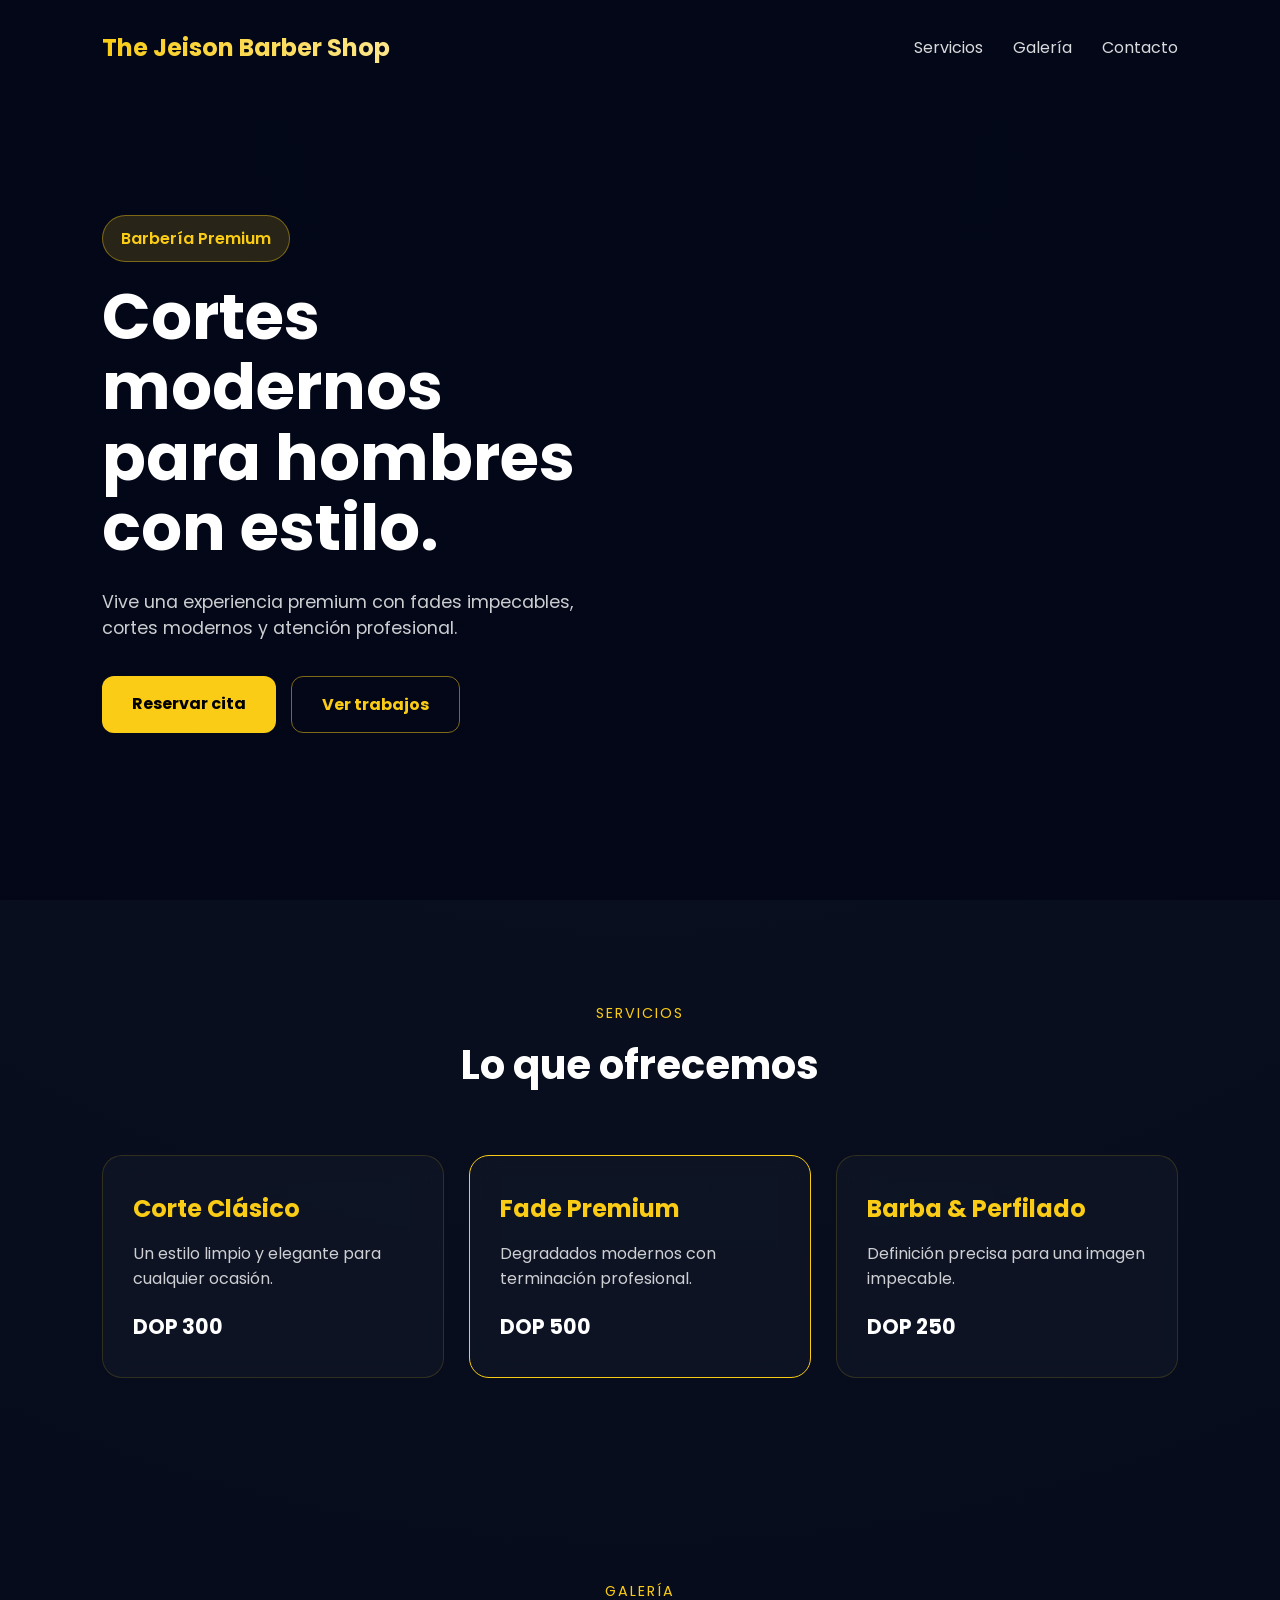
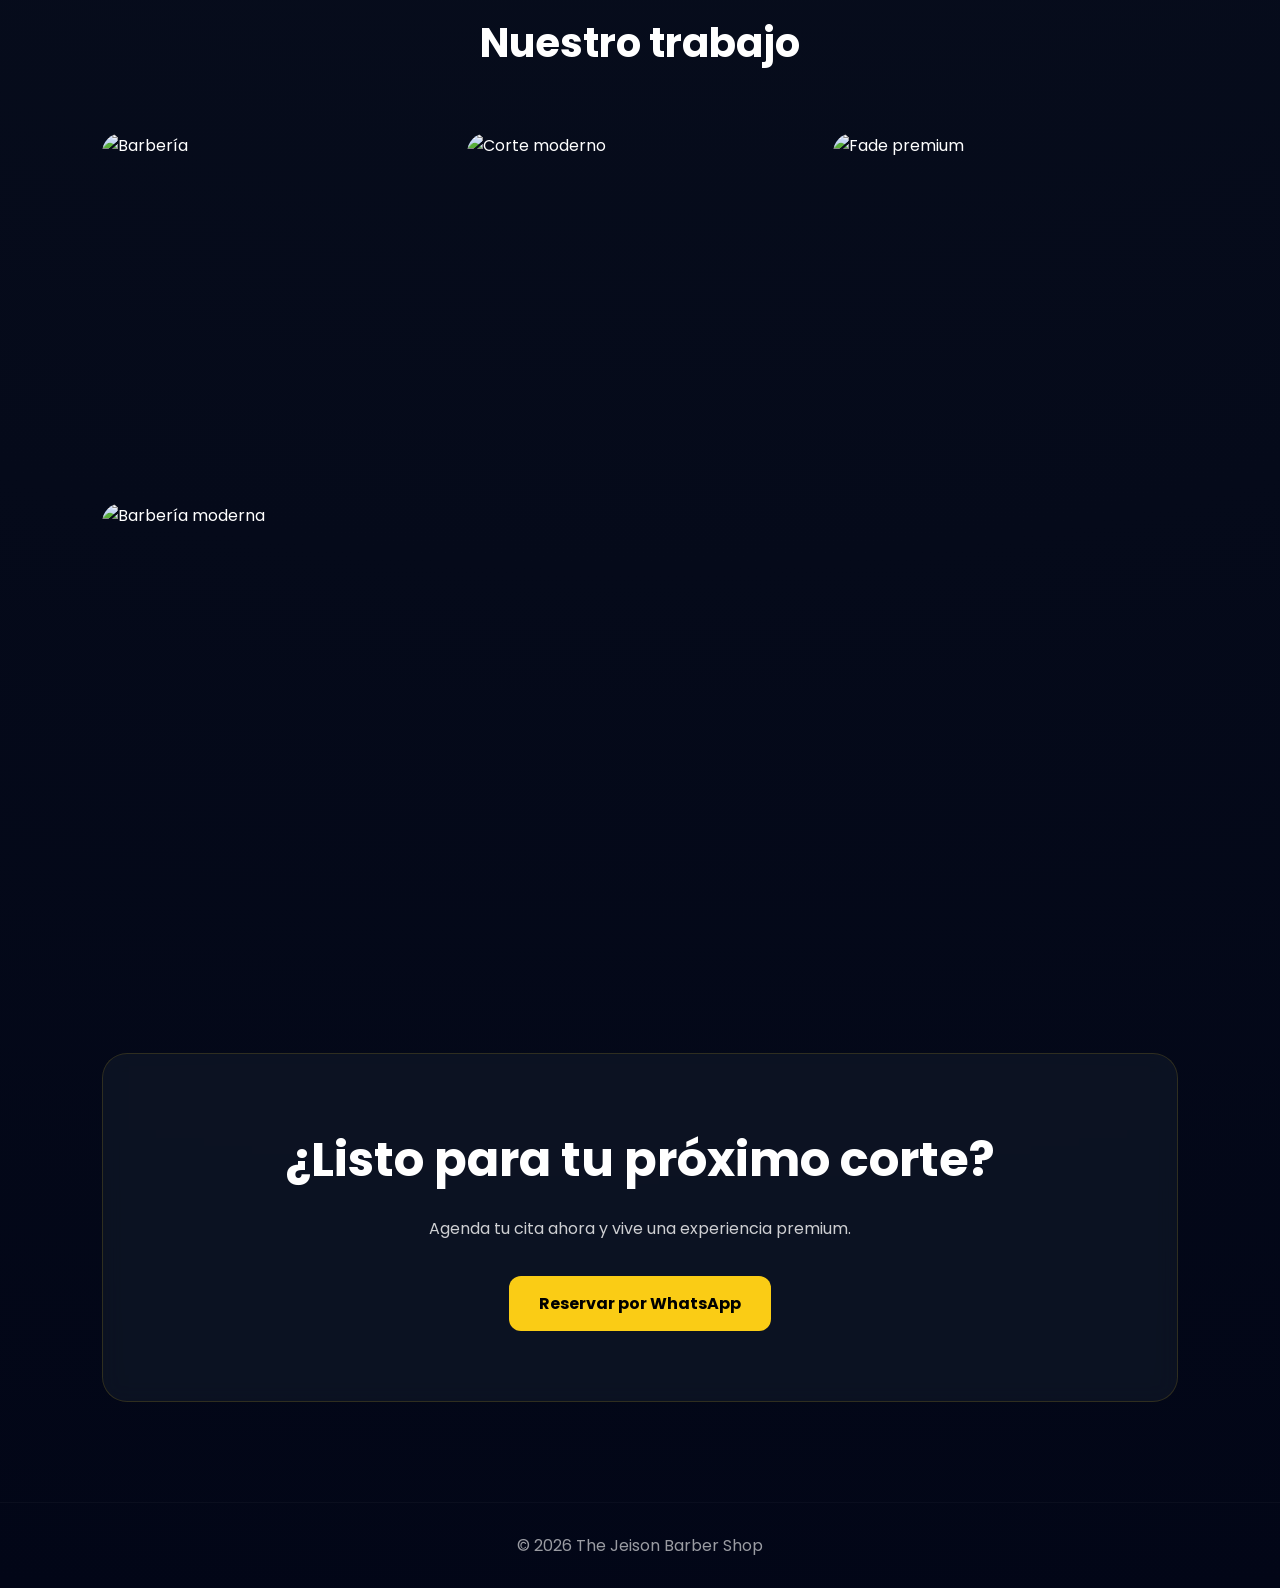
==== TheJeisonBarberShop/index.html @ aadd8bb5 "add demo" ====
<!DOCTYPE html>
<html lang="es">
<head>
  <meta charset="UTF-8" />
  <meta name="viewport" content="width=device-width, initial-scale=1.0"/>

  <title>The Jeison Barber Shop</title>

  <link rel="preconnect" href="https://fonts.googleapis.com">
  <link rel="preconnect" href="https://fonts.gstatic.com" crossorigin>

  <link href="https://fonts.googleapis.com/css2?family=Poppins:wght@300;400;500;600;700;800&display=swap" rel="stylesheet">

  <link rel="stylesheet" href="/TheJeisonBarberShop/style.css">
</head>

<body>

  <!-- HERO -->

  <header class="hero">

    <!-- NAVBAR -->

    <nav class="navbar">

      <h1>The Jeison Barber Shop</h1>

      <div class="nav-links">
        <a href="#services">Servicios</a>
        <a href="#gallery">Galería</a>
        <a href="#contact">Contacto</a>
      </div>

    </nav>


    <!-- HERO CONTENT -->

    <div class="hero-content">

      <span class="tag">
        Barbería Premium
      </span>

      <h2>
        Cortes modernos para hombres con estilo.
      </h2>

      <p>
        Vive una experiencia premium con fades impecables,
        cortes modernos y atención profesional.
      </p>

      <div class="hero-buttons">

        <a href="https://wa.me/18299871645" class="btn">
          Reservar cita
        </a>

        <a href="#gallery" class="btn secondary">
          Ver trabajos
        </a>

      </div>

    </div>

  </header>


  <!-- SERVICES -->

  <section class="services" id="services">

    <div class="section-title">

      <span>Servicios</span>

      <h3>
        Lo que ofrecemos
      </h3>

    </div>


    <div class="cards">

      <div class="card">

        <h4>Corte Clásico</h4>

        <p>
          Un estilo limpio y elegante para cualquier ocasión.
        </p>

        <span>DOP 300</span>

      </div>


      <div class="card featured">

        <h4>Fade Premium</h4>

        <p>
          Degradados modernos con terminación profesional.
        </p>

        <span>DOP 500</span>

      </div>


      <div class="card">

        <h4>Barba & Perfilado</h4>

        <p>
          Definición precisa para una imagen impecable.
        </p>

        <span>DOP 250</span>

      </div>

    </div>

  </section>


  <!-- GALLERY -->

  <section class="gallery" id="gallery">

    <div class="section-title">

      <span>Galería</span>

      <h3>
        Nuestro trabajo
      </h3>

    </div>


    <div class="gallery-grid">

      <img 
        src="https://images.unsplash.com/photo-1621605815971-fbc98d665033?q=80&w=1200&auto=format&fit=crop"
        alt="Barbería">

      <img 
        src="https://images.unsplash.com/photo-1517832606299-7ae9b720a186?q=80&w=1200&auto=format&fit=crop"
        alt="Corte moderno">

      <img 
        src="https://images.unsplash.com/photo-1503951914875-452162b0f3f1?q=80&w=1200&auto=format&fit=crop"
        alt="Fade premium">

      <img 
        src="https://images.unsplash.com/photo-1622287162716-f311baa1a2b8?q=80&w=1200&auto=format&fit=crop"
        alt="Barbería moderna">

    </div>

  </section>


  <!-- CTA -->

  <section class="cta" id="contact">

    <div class="cta-box">

      <h3>
        ¿Listo para tu próximo corte?
      </h3>

      <p>
        Agenda tu cita ahora y vive una experiencia premium.
      </p>

      <a href="https://wa.me/18299871645" class="btn">
        Reservar por WhatsApp
      </a>

    </div>

  </section>


  <!-- FOOTER -->

  <footer>
    <p>© 2026 The Jeison Barber Shop</p>
  </footer>

</body>
</html>
---- TheJeisonBarberShop/style.css ----
*{
  margin:0;
  padding:0;
  box-sizing:border-box;
}

html{
  scroll-behavior:smooth;
}

body{
  font-family:'Poppins', sans-serif;
  background: radial-gradient(circle at top, #0b1220, #020617);
  color:#fff;
  overflow-x:hidden;
}

img{
  width:100%;
  display:block;
}

/* NAVBAR */

.navbar{
  display:flex;
  justify-content:space-between;
  align-items:center;
  padding:30px 8%;
  position:relative;
  z-index:10;
}

.navbar h1{
  font-size:1.5rem;
  background: linear-gradient(90deg, #facc15, #fde68a);
  -webkit-background-clip:text;
  -webkit-text-fill-color:transparent;
}

.nav-links{
  display:flex;
  gap:30px;
}

.nav-links a{
  text-decoration:none;
  color:white;
  opacity:.85;
  transition:.3s;
}

.nav-links a:hover{
  color:#facc15;
}

/* HERO */

.hero{
  min-height:100vh;

  background:
    linear-gradient(rgba(2,6,23,.85), rgba(2,6,23,.92)),
    url('https://images.unsplash.com/photo-1622286342621-4bd786c2447c?q=80&w=1400&auto=format&fit=crop');

  background-size:cover;
  background-position:center;
}

.hero-content{
  max-width:700px;
  padding:120px 8%;
}

.tag{
  display:inline-block;
  padding:10px 18px;
  border-radius:50px;
  background:rgba(250,204,21,.15);
  border:1px solid rgba(250,204,21,.4);
  color:#facc15;
  margin-bottom:20px;
  font-weight:600;
}

.hero-content h2{
  font-size:4rem;
  line-height:1.1;
  margin-bottom:25px;
}

.hero-content p{
  font-size:1.1rem;
  opacity:.8;
  margin-bottom:35px;
}

/* BUTTONS */

.hero-buttons{
  display:flex;
  gap:15px;
  flex-wrap:wrap;
}

.btn{
  display:inline-block;
  background:#facc15;
  color:#000;
  padding:15px 30px;
  border-radius:12px;
  text-decoration:none;
  font-weight:700;
  transition:.3s;
}

.btn:hover{
  transform:translateY(-5px);
  box-shadow:0 0 25px rgba(250,204,21,.5);
}

.secondary{
  background:transparent;
  border:1px solid rgba(250,204,21,.5);
  color:#facc15;
}

/* SECTIONS */

section{
  padding:100px 8%;
}

.section-title{
  text-align:center;
  margin-bottom:60px;
}

.section-title span{
  color:#facc15;
  text-transform:uppercase;
  letter-spacing:2px;
  font-size:.9rem;
}

.section-title h3{
  font-size:2.5rem;
  margin-top:10px;
}

/* CARDS */

.cards{
  display:grid;
  grid-template-columns:repeat(auto-fit,minmax(250px,1fr));
  gap:25px;
}

.card{
  background:rgba(17,24,39,.7);
  backdrop-filter:blur(12px);

  border-radius:20px;
  padding:35px 30px;

  border:1px solid rgba(250,204,21,.15);

  transition:.4s;
}

.card:hover{
  transform:translateY(-10px);
  border-color:#facc15;
  box-shadow:0 10px 40px rgba(250,204,21,.12);
}

.featured{
  border-color:#facc15;
}

.card h4{
  color:#facc15;
  font-size:1.5rem;
  margin-bottom:15px;
}

.card p{
  opacity:.8;
  margin-bottom:20px;
}

.card span{
  font-size:1.3rem;
  font-weight:700;
}

/* GALLERY */

.gallery-grid{
  display:grid;
  grid-template-columns:repeat(auto-fit,minmax(280px,1fr));
  gap:20px;
}

.gallery-grid img{
  height:350px;
  object-fit:cover;
  border-radius:20px;
  transition:.4s;
}

.gallery-grid img:hover{
  transform:scale(1.03);
  box-shadow:0 10px 40px rgba(0,0,0,.5);
}

/* CTA */

.cta{
  text-align:center;
}

.cta-box{
  background:rgba(17,24,39,.7);
  backdrop-filter:blur(10px);

  border:1px solid rgba(250,204,21,.15);

  border-radius:25px;
  padding:70px 40px;
}

.cta h3{
  font-size:3rem;
  margin-bottom:20px;
}

.cta p{
  opacity:.8;
  margin-bottom:35px;
}

/* FOOTER */

footer{
  text-align:center;
  padding:30px;
  border-top:1px solid rgba(255,255,255,.05);
  opacity:.6;
}

/* RESPONSIVE */

@media(max-width:900px){

  .hero-content h2{
    font-size:3rem;
  }

}

@media(max-width:768px){

  .navbar{
    flex-direction:column;
    gap:20px;
  }

  .nav-links{
    gap:15px;
    flex-wrap:wrap;
    justify-content:center;
  }

  .hero-content{
    text-align:center;
    padding-top:80px;
  }

  .hero-content h2{
    font-size:2.3rem;
  }

  .hero-buttons{
    justify-content:center;
  }

  .section-title h3{
    font-size:2rem;
  }

  .cta h3{
    font-size:2rem;
  }

  .gallery-grid img{
    height:260px;
  }

}
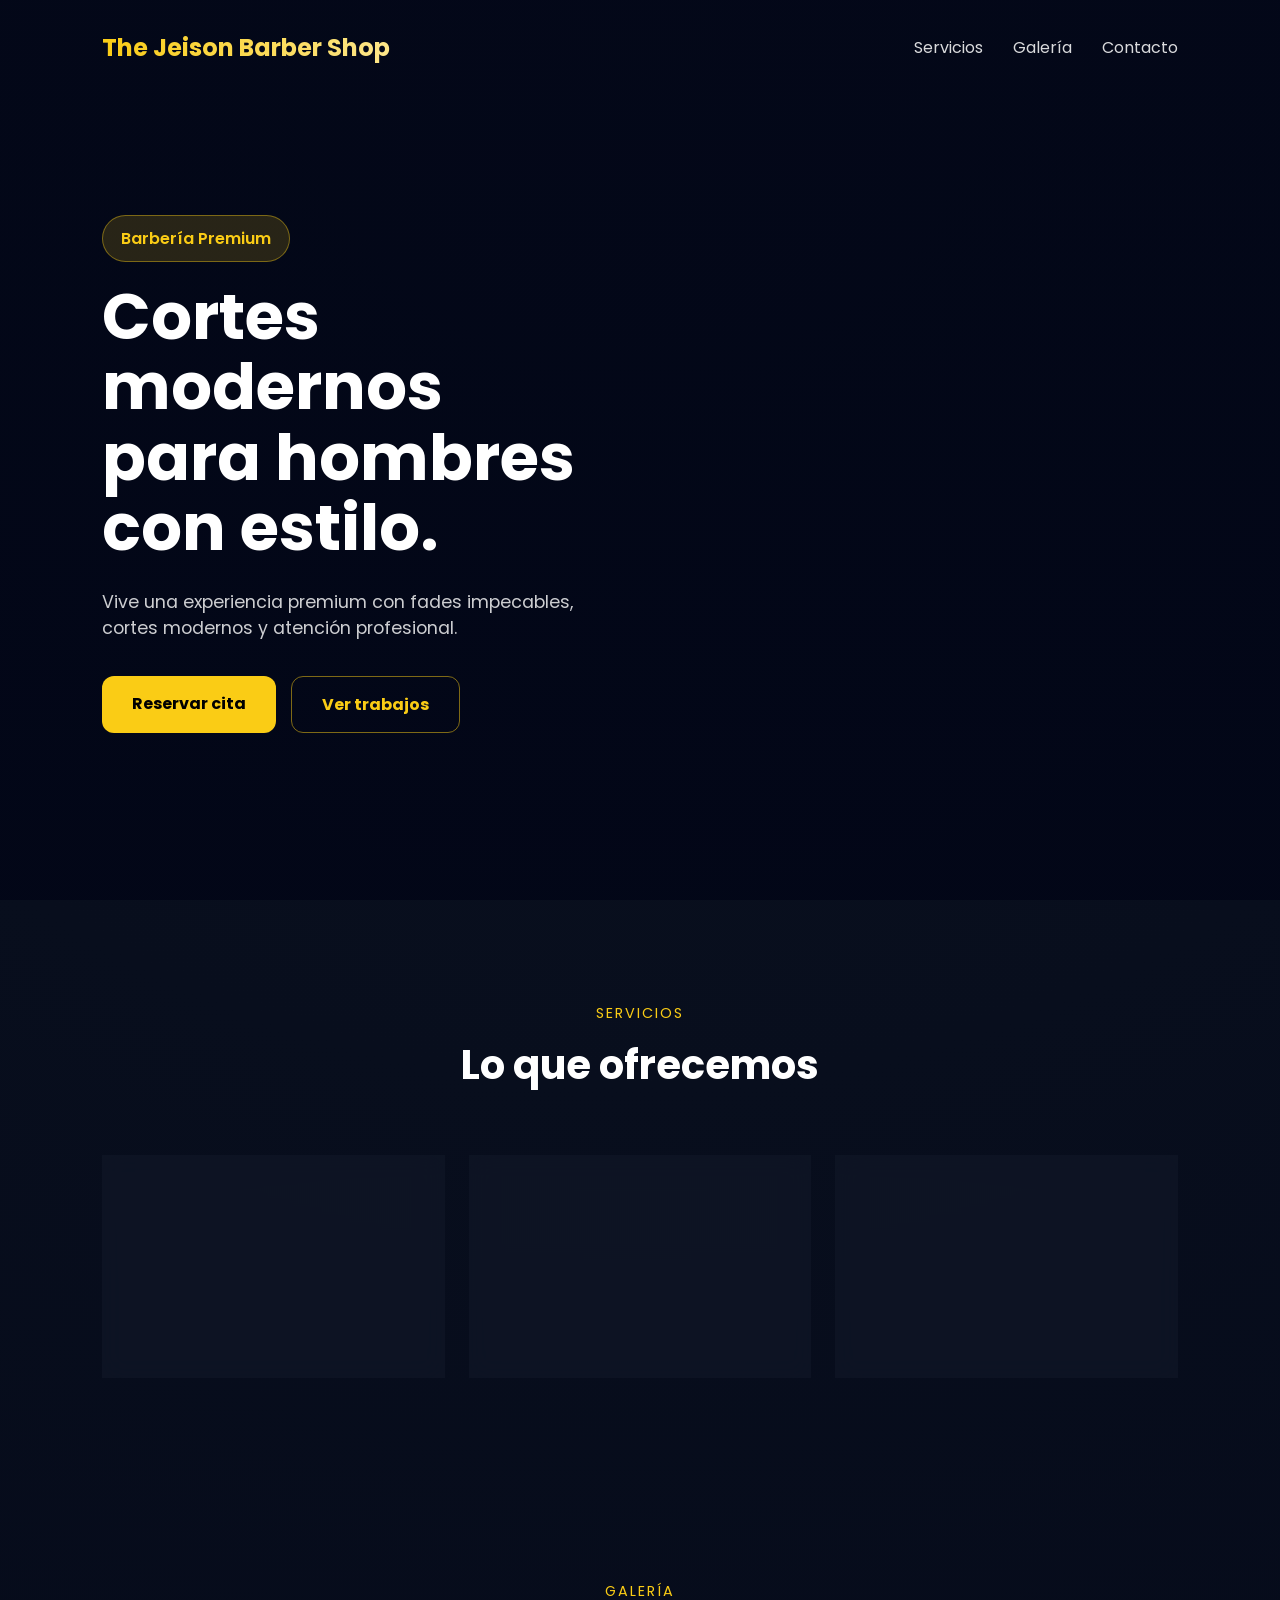
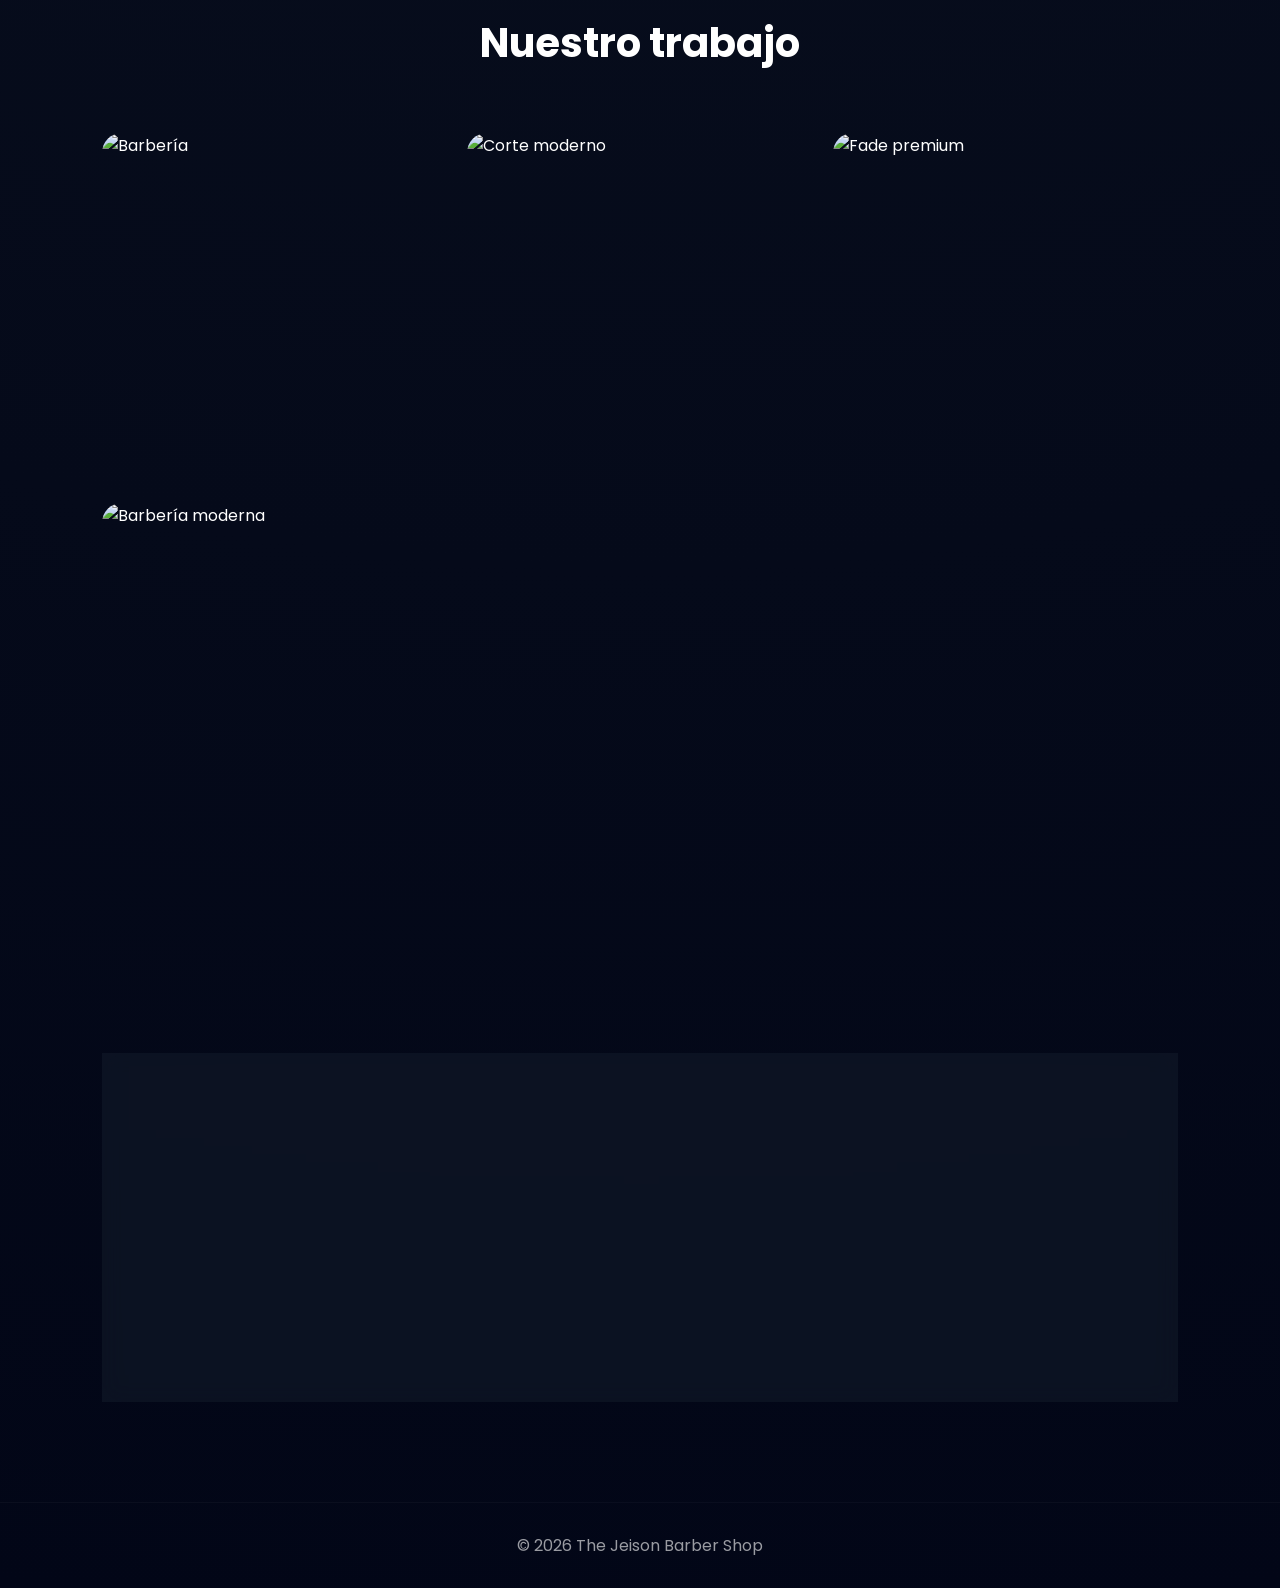
==== commit a7fb2bb3: "fix: update stylesheet path and iframe source for The Jeison Barber Shop" ====
--- a/TheJeisonBarberShop/index.html
+++ b/TheJeisonBarberShop/index.html
@@ -11,7 +11,7 @@
 
   <link href="https://fonts.googleapis.com/css2?family=Poppins:wght@300;400;500;600;700;800&display=swap" rel="stylesheet">
 
-  <link rel="stylesheet" href="/TheJeisonBarberShop/style.css">
+  <link rel="stylesheet" href="style.css">
 </head>
 
 <body>
